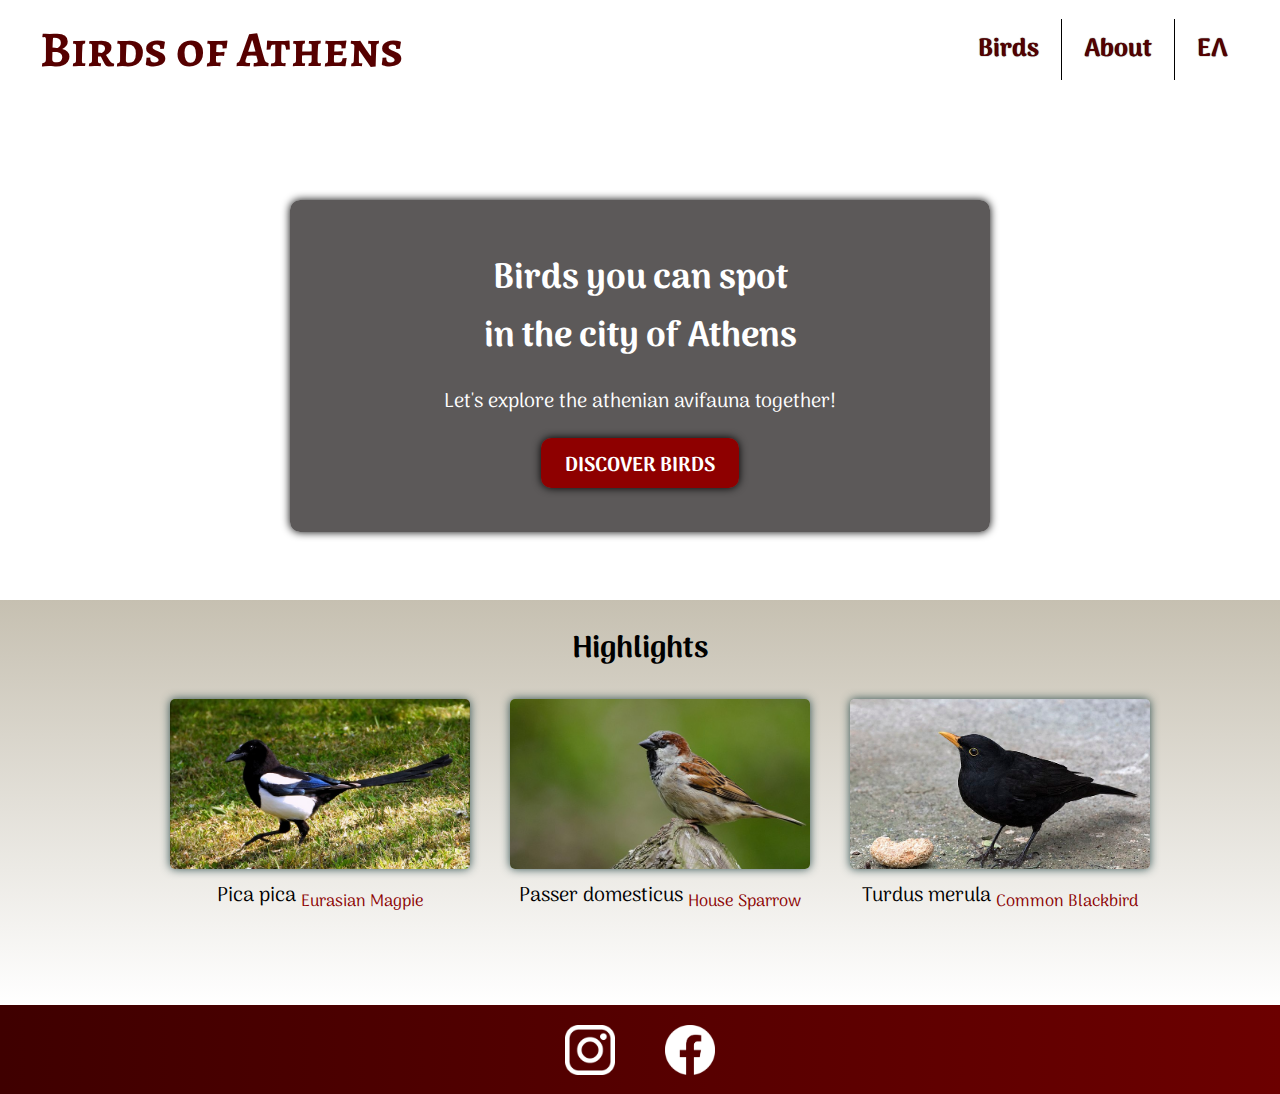
==== index.html @ e8a0be97 "minor text changes and link for greek edition" ====
<!DOCTYPE html>
<html lang="en">
  <head>
    <meta charset="UTF-8" />
    <title>Birds of Athens</title>
    <link
      rel="icon"
      type="image/x-icon"
      href="/resources/images/icons/favicon.ico"
    />
    <link rel="stylesheet" href="/styles/shared.css" />
    <link rel="stylesheet" href="/styles/style.css" />
    <!--fonts-->
    <link rel="preconnect" href="https://fonts.googleapis.com" />
    <link rel="preconnect" href="https://fonts.gstatic.com" crossorigin />
    <link
      href="https://fonts.googleapis.com/css2?family=Alegreya+SC:wght@400;700&family=Arima:wght@200;400;700&display=swap"
      rel="stylesheet"
    />
  </head>
  <body>
    <header>
      <div id="page-logo"><a href="/index.html">Birds of Athens</a></div>
      <nav>
        <ul>
          <li><a href="/birds.html">Birds</a></li>
          <li><a href="">About</a></li>
          <li><a href="/el/index.html">ΕΛ</a></li>
        </ul>
      </nav>
    </header>
    <main>
      <section id="hero">
        <div id="hero-content">
          <h1>Birds you can spot <br>in the city of Athens</h1>
          <p>Let's explore the athenian avifauna together!</p>
          <a href="/birds.html">Discover birds</a>
        </div>
      </section>
      <section id="highlights">
        <h2>Highlights</h2>
        <ul id="birds">
          <li class="bird">
            <img
              src="/resources/images/birds/magpie.jpg"
              alt="a strutting magpie"
            />
            <p>Pica pica <sub>Eurasian Magpie</sub></p>
          </li>
          <li class="bird">
            <img
              src="/resources/images/birds/sparrow.jpg"
              alt="house sparrow"
            />
            <p>Passer domesticus <sub>House Sparrow</sub></p>
          </li>
          <li class="bird">
            <img
              src="/resources/images/birds/blackbird.jpg"
              alt="common blackbird next to a breadcrump"
            />
            <p>Turdus merula <sub>Common Blackbird</sub></p>
          </li>
        </ul>
      </section>
    </main>
    <footer>
      <ul>
        <li>
          <a href="https://www.instagram.com"
            ><img
              src="/resources/images/icons/insta.png"
              alt="white instagram logo"
          /></a>
        </li>
        <li>
          <a href="https://www.facebook.com"
            ><img
              src="/resources/images/icons/facebook.png"
              alt="white facebook logo"
          /></a>
        </li>
      </ul>
    </footer>
  </body>
</html>
---- styles/shared.css ----
body {
    font-family: 'Arima', cursive;
    margin: 0;
}

header {
    display: flex;
    justify-content: space-between;
    align-items: center;
    padding: 15px 30px;
    position:absolute;
    top:0;
    width:100%;
    box-sizing: border-box;
    
}

a {
    text-decoration: none;
    color:#560000;
}

nav a {
    font-size: 25px;
    font-weight: bold;
    padding: 5px 12px 0;
    text-shadow: 0 0 1px black;
}

nav a:hover{
    background-color: rgba(255, 255, 255, 0.626);
    border-radius: 5px;
    box-shadow: 0 0 2px rgb(255, 255, 255);
}

ul {
    list-style: none;
}

nav ul {
    margin: 0;
    padding: 0;
    display: flex;
    justify-content: flex-end;
    align-items: center;
    font-size: 20px;
    color:brown;
}

nav li {
    padding: 10px;
}

nav li+li {
    border-left: 1px solid black;
}

h2 {
    text-align: center;
    font-size: 30px;
    padding-top: 25px;
    margin-top: 0;
}

#page-logo a {
    padding: 10px;
    font-weight: 700;
    color: #560000;
    font-size: 50px;
    font-family: 'Alegreya SC', serif;
    text-shadow: 0px 0px 10px white;
}

footer {
    background:linear-gradient(90deg, rgb(63, 0, 0), rgb(108, 0, 0));
}

footer ul {
    display: flex;
    justify-content: center;
    padding: 20px 5px 10px;
    margin: 0;
}

footer li {
    padding: 0 25px;
}

footer img {
    width: 50px;
    height: 50px;
}
---- styles/style.css ----
#hero {
  height: 600px;
  background-image: url("/resources/images/birds-in-front-of-propylaea.jpg");
  background-position: 55% 37%;
}

#hero-content {
  width: 700px;
  background-color: rgba(51, 47, 47, 0.8);
  box-shadow: 0 0 8px black;
  border-radius: 10px;
  text-align: center;
  padding: 50px 0;
  margin: 0 auto;
  position: relative;
  top: 200px;
}

#hero-content h1 {
    color:white;
    font-size: 35px;
    margin:0;
   
}

#hero-content p {
    color:white;
    font-size: 20px;
    font-weight: 400;
    margin-bottom: 32px;
} 

#hero-content a {
    background-color: #8e0000;
    padding: 12px 24px 6px;
    color: white;
    font-size: 20px;
    font-weight: bold;
    text-align: center;
    text-transform: uppercase;
    border-radius: 10px;
    box-shadow: 0 0 8px black;
}

#hero-content a:hover {
    background-color: #640000;
}

#highlights {
    background:linear-gradient(180deg, #c6c0b1, white) ;
}

#birds {
    display:flex;
    width: 90%;
    margin: auto;
    padding-bottom: 40px;
    flex-wrap: wrap;
    justify-content: center;
    text-align: center;
    font-size: 20px;
}

sub {
    color: darkred;
}

.bird {
    margin: 0 20px;
}

.bird p {
    margin-top: 0;
    margin-bottom: 50px;
}

#birds img {
    width: 300px;
    height: 170px;
    border-radius: 5px;
    box-shadow: 0 0 10px darkslategray;
    object-fit: cover;
}
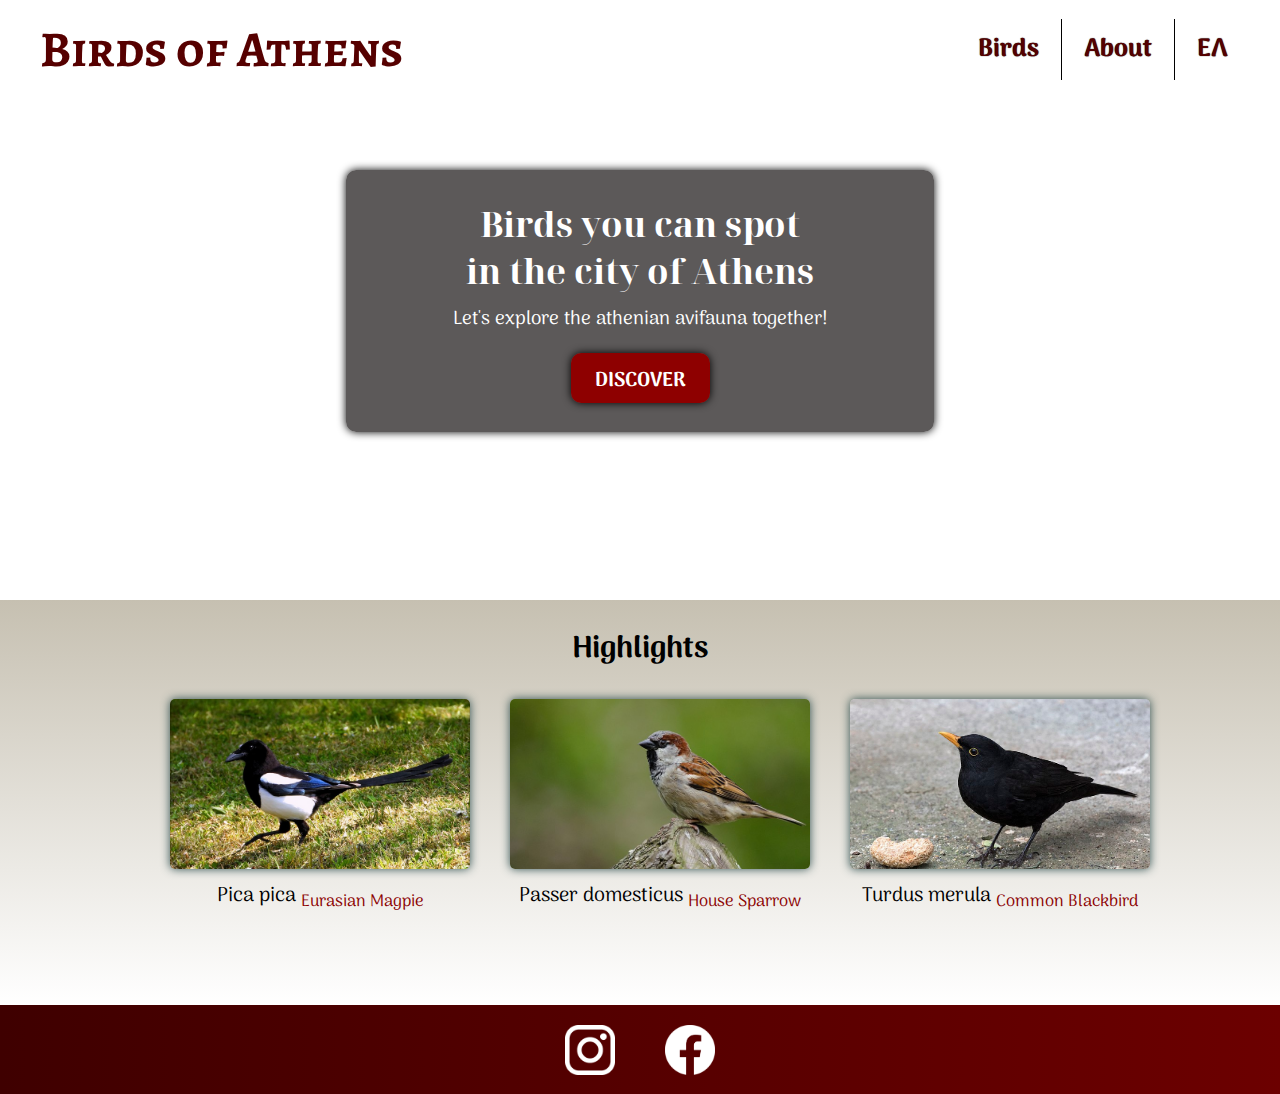
==== commit ec13e5df: "minor changes" ====
--- a/index.html
+++ b/index.html
@@ -14,7 +14,7 @@
     <link rel="preconnect" href="https://fonts.googleapis.com" />
     <link rel="preconnect" href="https://fonts.gstatic.com" crossorigin />
     <link
-      href="https://fonts.googleapis.com/css2?family=Alegreya+SC:wght@400;700&family=Arima:wght@200;400;700&display=swap"
+      href="https://fonts.googleapis.com/css2?family=Alegreya+SC:wght@400;700&family=Arima:wght@200;400;700&family=Noto+Serif+Display&display=swap"
       rel="stylesheet"
     />
   </head>
@@ -34,7 +34,7 @@
         <div id="hero-content">
           <h1>Birds you can spot <br>in the city of Athens</h1>
           <p>Let's explore the athenian avifauna together!</p>
-          <a href="/birds.html">Discover birds</a>
+          <a href="/birds.html">Discover</a>
         </div>
       </section>
       <section id="highlights">
--- a/styles/style.css
+++ b/styles/style.css
@@ -5,29 +5,31 @@
 }
 
 #hero-content {
-  width: 700px;
+  width: 528px;
   background-color: rgba(51, 47, 47, 0.8);
   box-shadow: 0 0 8px black;
   border-radius: 10px;
   text-align: center;
-  padding: 50px 0;
+  padding: 30px 30px 35px;
   margin: 0 auto;
   position: relative;
-  top: 200px;
+  top: 170px;
 }
 
 #hero-content h1 {
     color:white;
     font-size: 35px;
     margin:0;
-   
+    font-family: 'Noto Serif Display', serif;
 }
 
 #hero-content p {
     color:white;
-    font-size: 20px;
+    font-size: 19px;
     font-weight: 400;
-    margin-bottom: 32px;
+    margin-top: 10px;
+    margin-bottom: 30px;
+    
 } 
 
 #hero-content a {
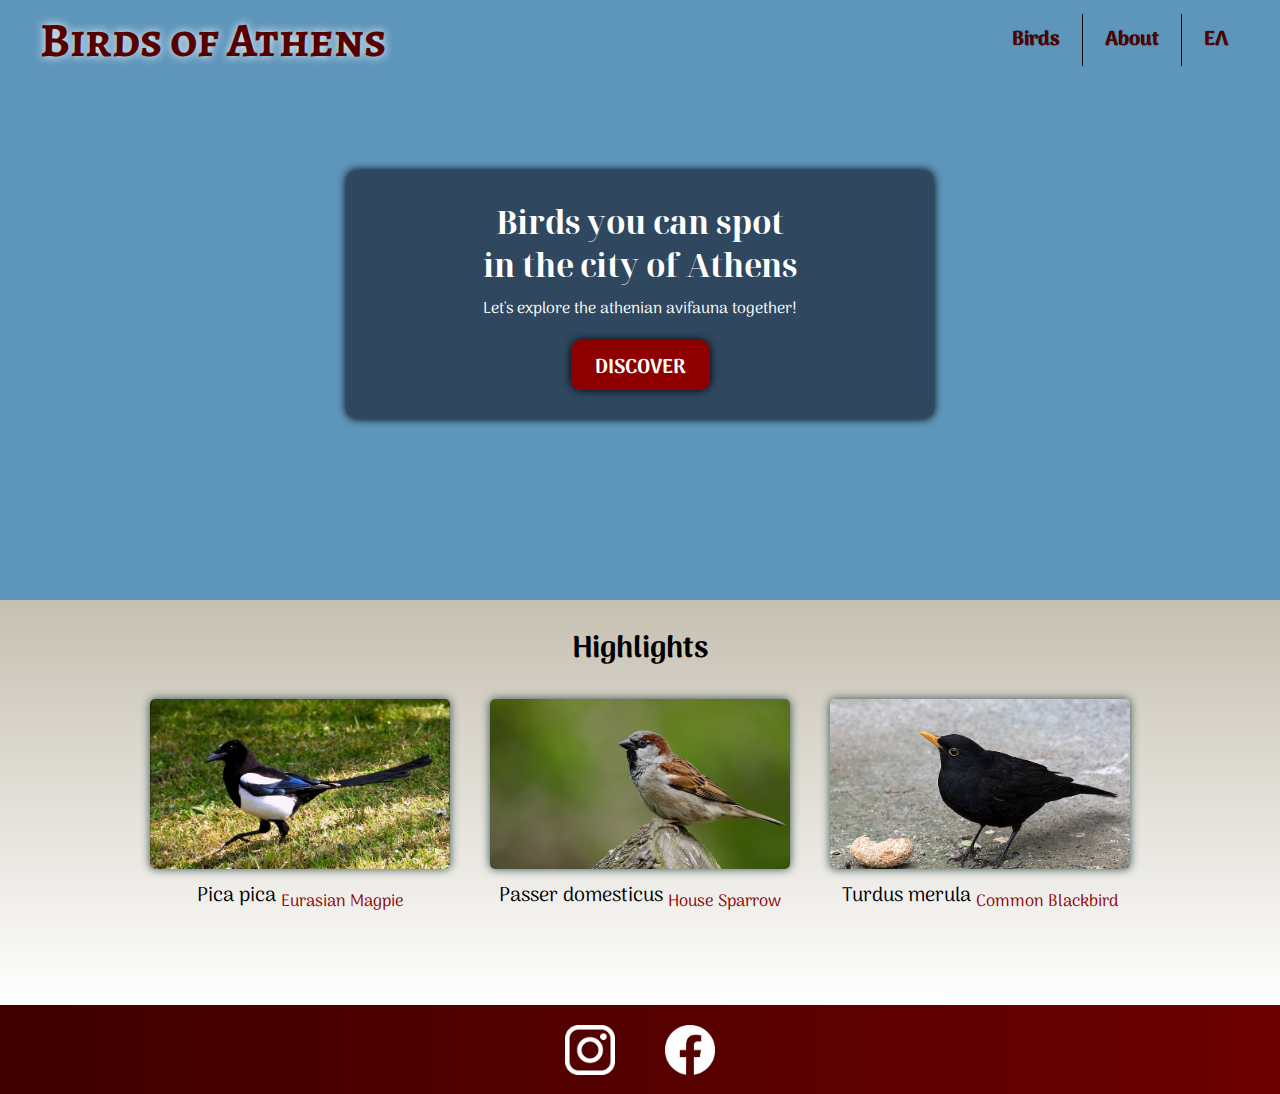
==== commit 0b8b2764: "addition of hamburger button on header" ====
--- a/index.html
+++ b/index.html
@@ -28,6 +28,11 @@
           <li><a href="/el/index.html">ΕΛ</a></li>
         </ul>
       </nav>
+      <a href="" class="menu-btn">
+        <span></span>
+        <span></span>
+        <span></span>
+      </a>
     </header>
     <main>
       <section id="hero">
--- a/styles/shared.css
+++ b/styles/shared.css
@@ -1,5 +1,6 @@
 body {
     font-family: 'Arima', cursive;
+    background-color: #5e96bb;
     margin: 0;
 }
 
@@ -11,6 +12,7 @@
     position:absolute;
     top:0;
     width:100%;
+    height: 5rem;
     box-sizing: border-box;
     
 }
@@ -21,7 +23,7 @@
 }
 
 nav a {
-    font-size: 25px;
+    font-size: 1.25rem;
     font-weight: bold;
     padding: 5px 12px 0;
     text-shadow: 0 0 1px black;
@@ -62,11 +64,15 @@
     margin-top: 0;
 }
 
+sub {
+    color: darkred;
+}
+
 #page-logo a {
     padding: 10px;
     font-weight: 700;
     color: #560000;
-    font-size: 50px;
+    font-size: 3rem;
     font-family: 'Alegreya SC', serif;
     text-shadow: 0px 0px 10px white;
 }
@@ -89,4 +95,36 @@
 footer img {
     width: 50px;
     height: 50px;
+}
+
+.menu-btn {
+    display: none;
+    width: 3rem;
+    height: 3rem;
+}
+
+.menu-btn span {
+    width:100%; 
+    height: 3px;
+    background-color: #560000;
+}
+
+@media only screen and (max-width: 800px) {
+    #page-logo a {
+        font-size: 2rem;
+    }
+
+    nav ul {
+        display: none;
+    }
+
+    h2 {
+        font-size: 1.5rem;
+    }
+
+    .menu-btn {
+        display: flex;
+        flex-direction: column;
+        justify-content: space-around;
+    }
 }--- a/styles/style.css
+++ b/styles/style.css
@@ -5,8 +5,8 @@
 }
 
 #hero-content {
-  width: 528px;
-  background-color: rgba(51, 47, 47, 0.8);
+  width: 33rem;
+  background-color: rgba(22, 31, 46, 0.65);
   box-shadow: 0 0 8px black;
   border-radius: 10px;
   text-align: center;
@@ -18,14 +18,14 @@
 
 #hero-content h1 {
     color:white;
-    font-size: 35px;
+    font-size: 2rem;
     margin:0;
     font-family: 'Noto Serif Display', serif;
 }
 
 #hero-content p {
     color:white;
-    font-size: 19px;
+    font-size: 1rem;
     font-weight: 400;
     margin-top: 10px;
     margin-bottom: 30px;
@@ -36,7 +36,7 @@
     background-color: #8e0000;
     padding: 12px 24px 6px;
     color: white;
-    font-size: 20px;
+    font-size: 1.25rem;
     font-weight: bold;
     text-align: center;
     text-transform: uppercase;
@@ -57,14 +57,11 @@
     width: 90%;
     margin: auto;
     padding-bottom: 40px;
+    padding-left: 0;
     flex-wrap: wrap;
     justify-content: center;
     text-align: center;
     font-size: 20px;
-}
-
-sub {
-    color: darkred;
 }
 
 .bird {
@@ -83,3 +80,35 @@
     box-shadow: 0 0 10px darkslategray;
     object-fit: cover;
 }
+
+@media (max-width: 800px) {
+    #hero-content h1 {
+        font-size: 1.7rem;
+    }
+    #hero-content {
+        width: 70%;
+        max-height: 359px;
+    }
+}
+
+@media (max-width: 260px) {
+    #hero-content {
+        padding: 1rem;
+    }
+    
+    #hero-content h1{
+        padding-bottom: 2rem;
+        margin:auto;
+        font-size: 1.5rem;
+        word-wrap: break-word;
+    }
+
+    #hero-content p{
+        display: none;
+    }
+    
+    #hero-content a{
+        font-size: 0.8rem;
+        padding: 0.2rem 0.5rem;
+    }
+}
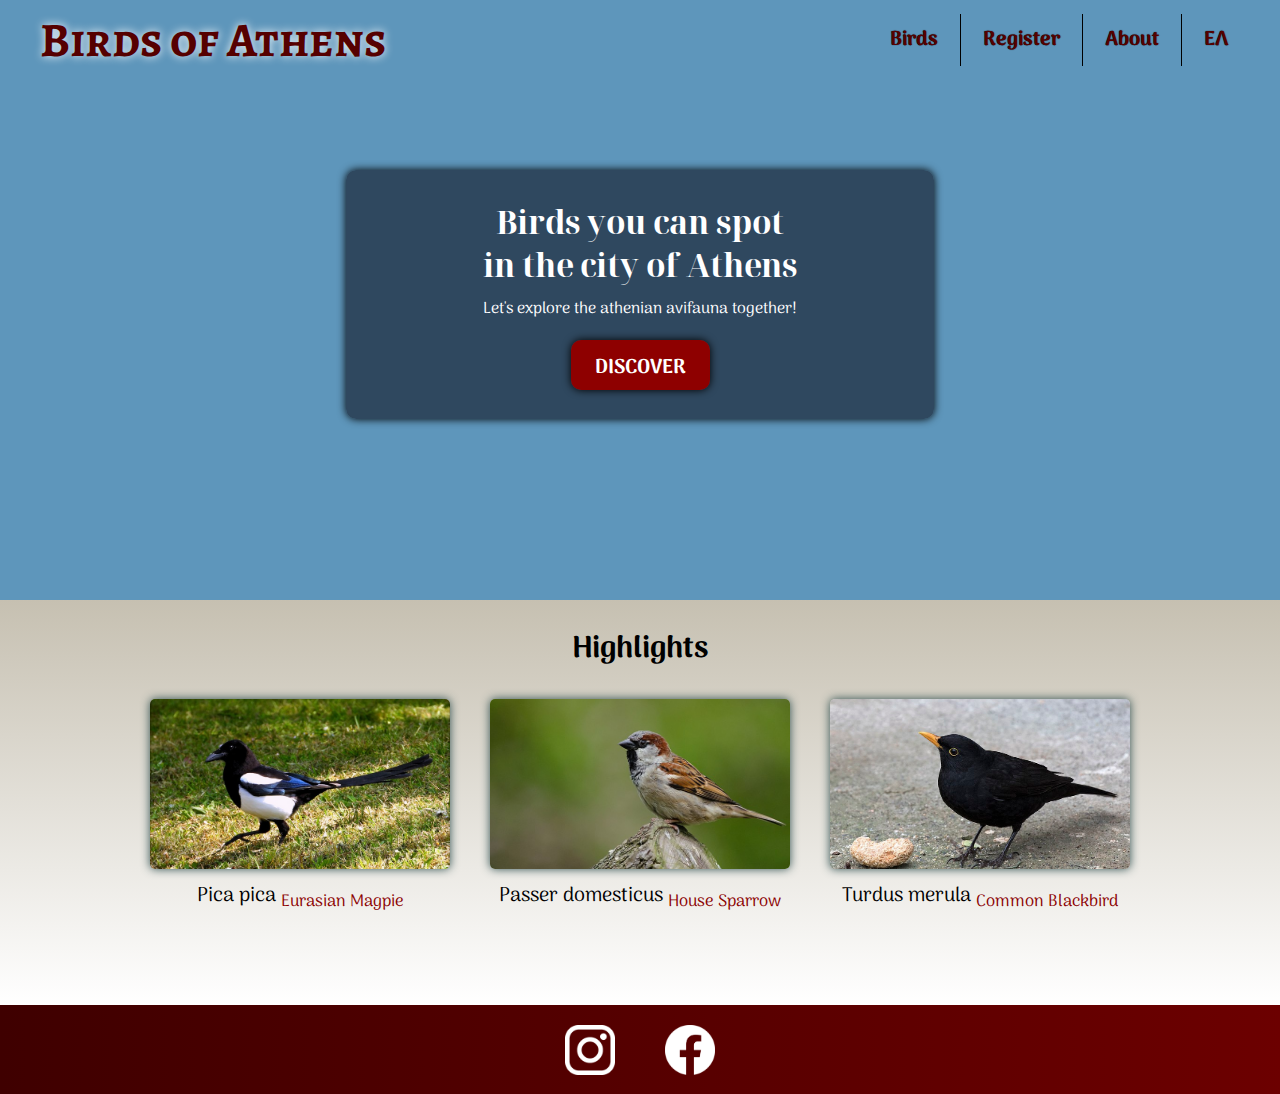
==== commit c7ae50f9: "Update index.html" ====
--- a/index.html
+++ b/index.html
@@ -2,7 +2,7 @@
 <html lang="en">
   <head>
     <meta charset="UTF-8" />
-    <title>Birds of Athens</title>
+    <title>Birds of Athens | Home</title>
     <link
       rel="icon"
       type="image/x-icon"
@@ -24,22 +24,39 @@
       <nav>
         <ul>
           <li><a href="/birds.html">Birds</a></li>
+          <li><a href="/register.html">Register</a></li>
           <li><a href="">About</a></li>
           <li><a href="/el/index.html">ΕΛ</a></li>
         </ul>
       </nav>
-      <a href="" class="menu-btn">
+      <a href="#side-drawer" class="menu-btn">
         <span></span>
         <span></span>
         <span></span>
       </a>
     </header>
-    <main>
+    <aside id="side-drawer">
+      <div id="side-drawer-btn">
+        <a href="#main" class="menu-btn">
+          <span></span>
+          <span></span>
+          <span></span>
+        </a>
+      </div>
+      <nav>
+        <ul>
+          <li><a href="/birds.html">Birds</a></li>
+          <li><a href="">About</a></li>
+          <li><a href="/el/index.html">ΕΛ</a></li>
+        </ul>
+      </nav>
+    </aside>
+    <main id="main">
       <section id="hero">
         <div id="hero-content">
-          <h1>Birds you can spot <br>in the city of Athens</h1>
+          <h1>Birds you can spot <br />in the city of Athens</h1>
           <p>Let's explore the athenian avifauna together!</p>
-          <a href="/birds.html">Discover</a>
+          <a href="/birdwatch.html">Discover</a>
         </div>
       </section>
       <section id="highlights">
--- a/styles/shared.css
+++ b/styles/shared.css
@@ -29,31 +29,34 @@
     text-shadow: 0 0 1px black;
 }
 
-nav a:hover{
+nav a:hover,  .menu-btn:hover{
     background-color: rgba(255, 255, 255, 0.626);
     border-radius: 5px;
     box-shadow: 0 0 2px rgb(255, 255, 255);
+}
+
+#side-drawer{
+    display: none;
 }
 
 ul {
     list-style: none;
 }
 
-nav ul {
+header nav ul {
     margin: 0;
     padding: 0;
     display: flex;
     justify-content: flex-end;
     align-items: center;
     font-size: 20px;
-    color:brown;
 }
 
 nav li {
     padding: 10px;
 }
 
-nav li+li {
+header nav li+li {
     border-left: 1px solid black;
 }
 
@@ -114,7 +117,7 @@
         font-size: 2rem;
     }
 
-    nav ul {
+    header nav ul {
         display: none;
     }
 
@@ -127,4 +130,38 @@
         flex-direction: column;
         justify-content: space-around;
     }
+
+    #side-drawer:target {
+        display:block;
+        width: 100%;
+        height: 100%;
+        background-color: #560000;
+        z-index: 2;
+        position: fixed;
+        top:0;
+        left:0;
+    }
+
+    #side-drawer:target ul{
+        color: white;
+        display: flex;
+        flex-direction: column;
+        align-items: center;
+        padding-left: 0;
+    }
+    
+    #side-drawer:target a {
+        z-index: 3;
+        color: white;
+    }
+    
+    #side-drawer:target a span{
+        background-color: white;
+    }
+
+    #side-drawer:target div {
+        display: flex;
+        padding: 15px 30px;
+        justify-content: flex-end;
+    }
 }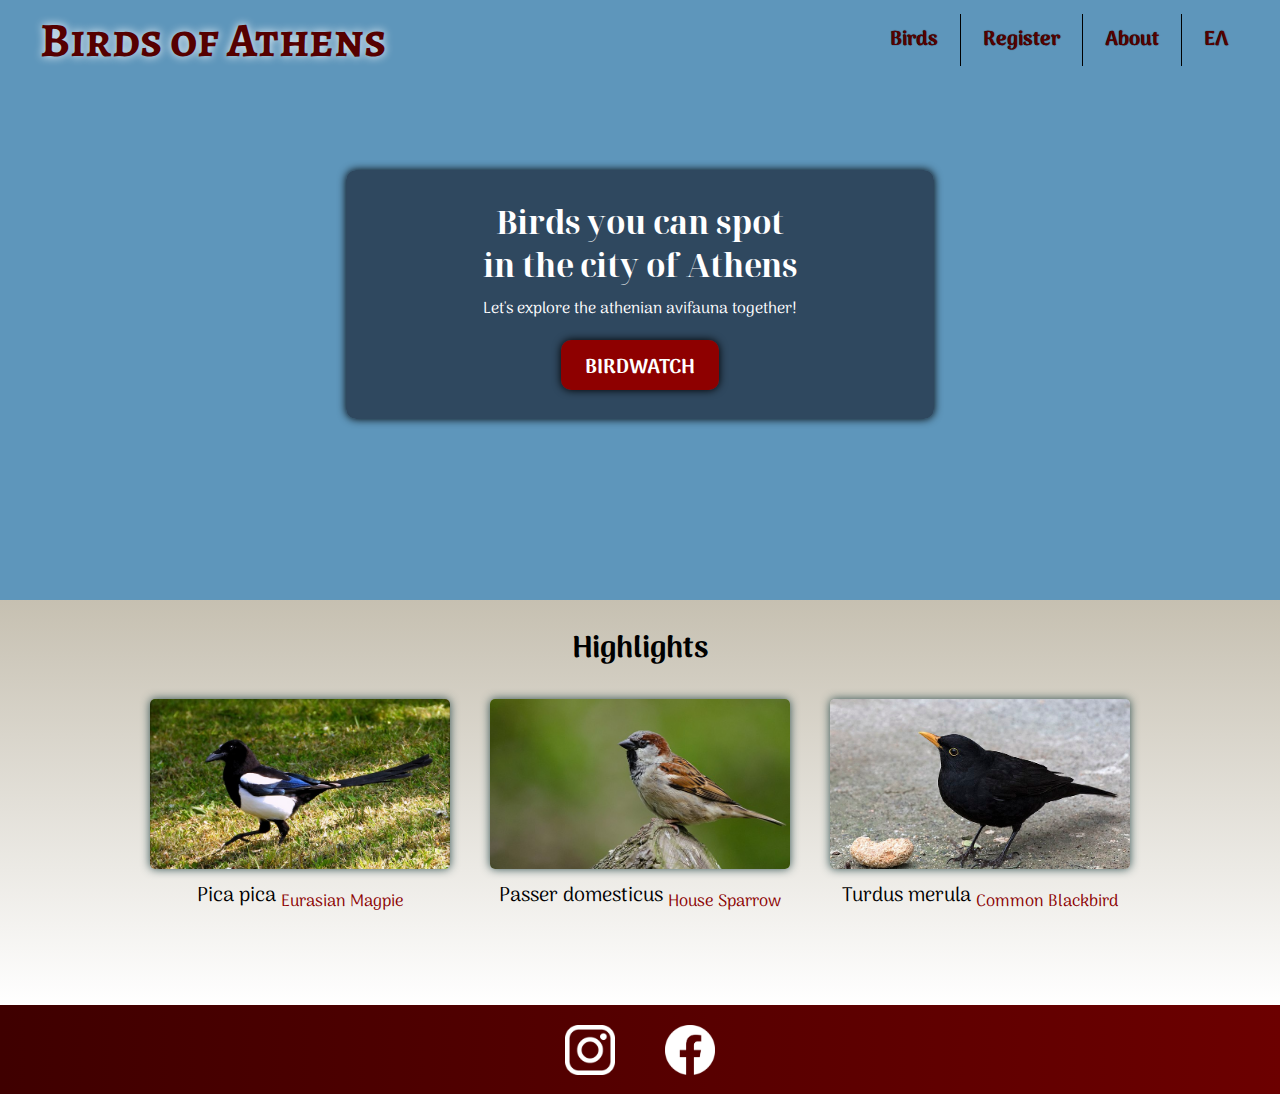
==== commit c8936d03: "form styling" ====
--- a/index.html
+++ b/index.html
@@ -56,7 +56,7 @@
         <div id="hero-content">
           <h1>Birds you can spot <br />in the city of Athens</h1>
           <p>Let's explore the athenian avifauna together!</p>
-          <a href="/birdwatch.html">Discover</a>
+          <a href="/birdwatch.html">Birdwatch</a>
         </div>
       </section>
       <section id="highlights">
